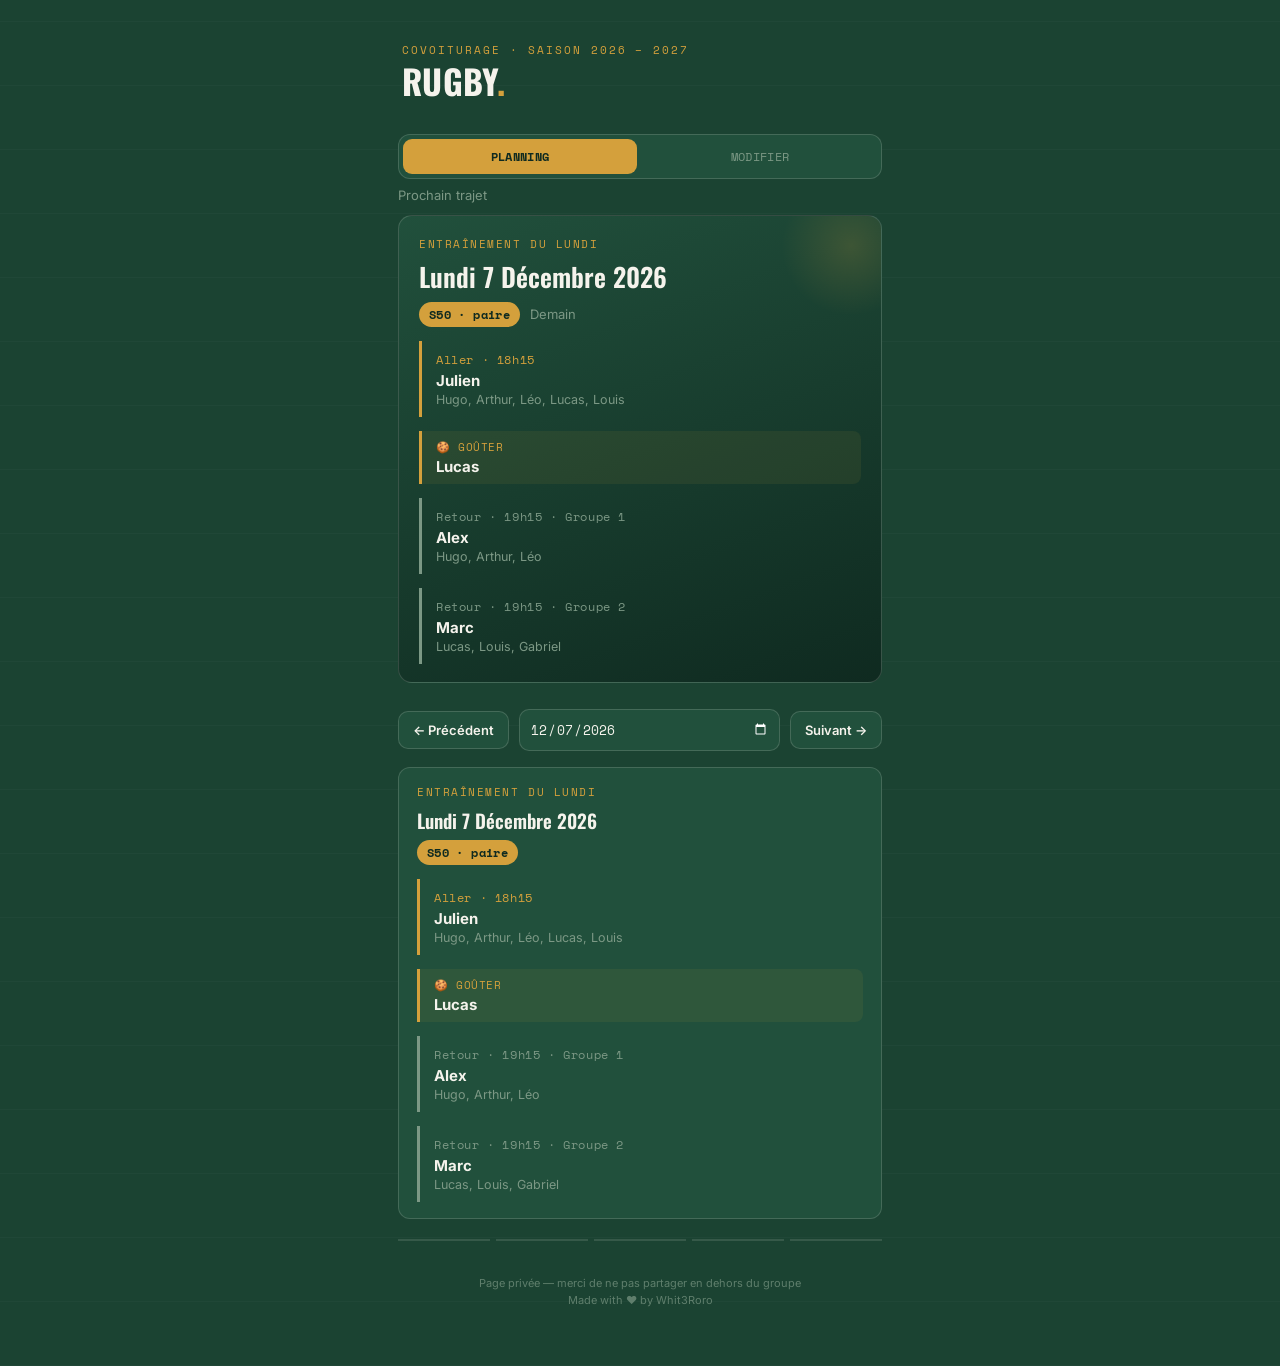
==== index.html @ cdd335e6 "Rename anonymized_index_html.html to index.html" ====
<!DOCTYPE html>
<html lang="fr">
<head>
<meta charset="UTF-8">
<meta name="viewport" content="width=device-width, initial-scale=1.0">
<title>Rugby — Trajets</title>
<link rel="preconnect" href="https://fonts.googleapis.com">
<link href="https://fonts.googleapis.com/css2?family=Oswald:wght@400;500;600;700&family=Space+Mono:wght@400;700&family=Inter:wght@400;500;600;700&display=swap" rel="stylesheet">
<meta name="robots" content="noindex, nofollow">
<link rel="stylesheet" href="style.css">
</head>
<body>
<div class="wrap">
  <header>
    <div class="eyebrow">Covoiturage · Saison 2026 – 2027</div>
    <h1>Rugby<span>.</span></h1>
  </header>

  <nav class="tabs">
    <a href="index.html" class="active">Planning</a>
    <a href="modifier.html">Modifier</a>
  </nav>

  <div class="subtitle">Prochain trajet</div>
  
  <div id="nextTripZone"></div>

  <div class="nav">
    <button id="prevBtn">← Précédent</button>
    <input type="date" id="datePicker">
    <button id="nextBtn">Suivant →</button>
  </div>

  <div id="pickedDayZone"></div>

  <div class="touchline"><span></span><span></span><span></span><span></span><span></span></div>

  <footer>
    Page privée — merci de ne pas partager en dehors du groupe<br>
    Made with ❤️ by Whit3Roro
  </footer>
</div>

<script>
// ---------- Configuration du CSV Google Sheets ----------
const CSV_URL ="https://docs.google.com/spreadsheets/d/e/2PACX-1vRKbj4_2bBJ040blsjqUua-AX7lY3H-3TIX_i88Oxl82RCxivqbz-XaRm2RfYcOSkBb9dIBhWYA9oYV/pub?output=csv";
let overridesMap = {};

// Parser de lignes CSV
function parseCSV(text) {
  const lines = text.trim().split("\n");
  if (lines.length <= 1) return [];
  
  return lines.slice(1).map(line => {
    const regex = /(?:,|\n|^)("(?:(?:"")*[^"]*)*"|[^",\n]*)/g;
    const matches = [];
    let match;
    while ((match = regex.exec(line)) !== null) {
      if (match[1] !== undefined) {
        matches.push(match[1].replace(/^"|"$/g, '').replace(/""/g, '"').trim());
      }
    }
    return {
      date: matches[1] || "",
      trajet: matches[2] || "",
      personne: matches[3] || ""
    };
  });
}

// Normaliser la date au format YYYY-MM-DD depuis le format Jour/Mois/Année (DD/MM/YYYY)
function normalizeDateStr(rawDate) {
  if (!rawDate) return "";
  const clean = rawDate.trim().split(' ')[0];
  if (clean.includes('/')) {
    const parts = clean.split('/');
    if (parts.length === 3) {
      const d = parts[0].padStart(2, '0');
      const m = parts[1].padStart(2, '0');
      const y = parts[2].length === 2 ? '20' + parts[2] : parts[2];
      return `${y}-${m}-${d}`;
    }
  }
  return clean;
}

// Récupération des données publiées depuis le Sheets
async function fetchOverrides() {
  try {
    const response = await fetch(CSV_URL);
    if (!response.ok) return;
    const text = await response.text();
    const records = parseCSV(text);
    
    overridesMap = {};
    records.forEach(r => {
      const normDate = normalizeDateStr(r.date);
      if (normDate && r.trajet && r.personne) {
        const key = `${normDate}_${r.trajet.trim().toLowerCase()}`;
        overridesMap[key] = r.personne.trim();
      }
    });

    renderNextTrip();
    renderPickedDay(currentPicked);
  } catch (err) {
    console.warn("Impossible de charger les modifications CSV :", err);
  }
}

// ---------- Règles du planning ----------
const SEASON_START = new Date(2026, 8, 2);   // 2 septembre 2026
const SEASON_END   = new Date(2027, 5, 30);  // 30 juin 2027

const VACANCES = [
  [new Date(2026,9,17),  new Date(2026,10,1)],  // Toussaint
  [new Date(2026,11,19), new Date(2027,0,3)],   // Noël
  [new Date(2027,1,20),  new Date(2027,2,7)],   // Hiver zone B
  [new Date(2027,3,17),  new Date(2027,4,2)],   // Printemps zone B
];

const JOURS = ["dimanche","lundi","mardi","mercredi","jeudi","vendredi","samedi"];
const MOIS  = ["janvier","février","mars","avril","mai","juin","juillet","août","septembre","octobre","novembre","décembre"];

function stripTime(d){ return new Date(d.getFullYear(), d.getMonth(), d.getDate()); }
function inVacances(d){
  const t = stripTime(d).getTime();
  return VACANCES.some(([a,b]) => t >= stripTime(a).getTime() && t <= stripTime(b).getTime());
}
function isTrainingDay(d){
  const t = stripTime(d).getTime();
  if (t < stripTime(SEASON_START).getTime() || t > stripTime(SEASON_END).getTime()) return false;
  const wd = d.getDay();
  if (wd !== 1 && wd !== 3) return false;
  if (inVacances(d)) return false;
  return true;
}
function isoWeek(d){
  const dt = new Date(Date.UTC(d.getFullYear(), d.getMonth(), d.getDate()));
  const day = (dt.getUTCDay() + 6) % 7;
  dt.setUTCDate(dt.getUTCDate() - day + 3);
  const firstThursday = new Date(Date.UTC(dt.getUTCFullYear(),0,4));
  const diff = (dt - firstThursday) / 86400000;
  return 1 + Math.round(diff/7);
}
function wednesdayIndex(d){
  let idx = 0;
  let cur = new Date(SEASON_START);
  while (cur.getTime() < stripTime(d).getTime()){
    if (cur.getDay() === 3 && !inVacances(cur) && cur >= SEASON_START) idx++;
    cur.setDate(cur.getDate()+1);
  }
  return idx;
}

const ROTATION_MERCREDI = ["Marc", "Sophie", "Camille"];

// Rotation du goûter du lundi (dans l'ordre de passage)
const ROTATION_GOUTER = ["Lucas", "Léo", "Hugo", "Louis", "Arthur"];

// Compte le nombre de lundis d'entraînement écoulés depuis le début de saison (avant d, exclu)
function mondayIndex(d){
  let idx = 0;
  let cur = new Date(SEASON_START);
  while (cur.getTime() < stripTime(d).getTime()){
    if (cur.getDay() === 1 && !inVacances(cur) && cur >= SEASON_START) idx++;
    cur.setDate(cur.getDate()+1);
  }
  return idx;
}

function gouterIndexFor(d){
  return ((mondayIndex(d) - 1) % ROTATION_GOUTER.length + ROTATION_GOUTER.length) % ROTATION_GOUTER.length;
}

function getTripInfo(d){
  if (!isTrainingDay(d)) return null;
  const wd = d.getDay();
  if (wd === 1){
    const week = isoWeek(d);
    const paire = week % 2 === 0;
    return {
      type: "lundi",
      week,
      paire,
      aller: { time:"18h15", driver:"Julien", kids:"Hugo, Arthur, Léo, Lucas, Louis", labelKey:"Lundi aller" },
      retours: [
        { time:"19h15", driver: paire ? "Alex" : "Sophie", kids:"Hugo, Arthur, Léo", label:"Groupe 1", labelKey:"Lundi retour groupe 1" },
        { time:"19h15", driver: paire ? "Marc" : "Camille", kids:"Lucas, Louis, Gabriel", label:"Groupe 2", labelKey:"Lundi retour groupe 2" }
      ],
      gouter: { child: ROTATION_GOUTER[gouterIndexFor(d)], labelKey:"Lundi goûter" }
    };
  } else {
    const idx = wednesdayIndex(d);
    return {
      type: "mercredi",
      week: isoWeek(d),
      aller: { time:"17h15", driver:"Élodie", kids:"Hugo, Lucas, Louis, Gabriel", labelKey:"Mercredi aller" },
      retours: [
        { time:"18h45", driver: ROTATION_MERCREDI[idx % 3], kids:"Hugo, Lucas, Louis, Gabriel", label:null, labelKey:"Mercredi retour" }
      ]
    };
  }
}

function findNextTrainingDay(from){
  let d = stripTime(from);
  for (let i=0; i<21; i++){
    if (isTrainingDay(d)) return d;
    d = new Date(d.getFullYear(), d.getMonth(), d.getDate()+1);
  }
  return null;
}
function findPrevTrainingDay(from){
  let d = stripTime(from);
  for (let i=0; i<21; i++){
    if (isTrainingDay(d)) return d;
    d = new Date(d.getFullYear(), d.getMonth(), d.getDate()-1);
  }
  return null;
}

function fmtLong(d){
  return `${JOURS[d.getDay()]} ${d.getDate()} ${MOIS[d.getMonth()]} ${d.getFullYear()}`;
}
function daysBetween(a,b){
  return Math.round((stripTime(b) - stripTime(a)) / 86400000);
}

function renderTrip(info, container, {compact=false} = {}){
  const dateStr = toInputValue(info.date);
  const label = info.type === "lundi" ? "Entraînement du lundi" : "Entraînement du mercredi";
  
  let html = `<div class="hero-label">${label}</div>`;
  html += `<div class="hero-date">${fmtLong(info.date)}</div>`;
  html += `<div class="badge-row"><span class="week-badge">S${info.week}${info.type==='lundi' ? (info.paire ? ' · paire' : ' · impaire') : ''}</span>`;
  if (!compact) html += `<span class="countdown">${info.countdownText || ''}</span>`;
  html += `</div>`;

  const keyAller = `${dateStr}_${info.aller.labelKey.toLowerCase()}`;
  const driverAller = overridesMap[keyAller] || info.aller.driver;
  const isOverriddenAller = Boolean(overridesMap[keyAller]);

  html += `<div class="trip">
    <div class="trip-time">Aller · ${info.aller.time}</div>
    <div class="trip-title ${isOverriddenAller ? 'has-override' : ''}">
      ${driverAller} ${isOverriddenAller ? '<span class="override-badge">✏️ Modifié</span>' : ''}
    </div>
    <div class="trip-kids">${info.aller.kids}</div>
  </div>`;

  if (info.gouter){
    const keyGouter = `${dateStr}_${info.gouter.labelKey.toLowerCase()}`;
    const childGouter = overridesMap[keyGouter] || info.gouter.child;
    const isOverriddenGouter = Boolean(overridesMap[keyGouter]);

    html += `<div class="snack">
      <div class="snack-label">🍪 Goûter</div>
      <div class="snack-title ${isOverriddenGouter ? 'has-override' : ''}">
        ${childGouter} ${isOverriddenGouter ? '<span class="override-badge">✏️ Modifié</span>' : ''}
      </div>
    </div>`;
  }

  info.retours.forEach(r => {
    const keyRetour = `${dateStr}_${r.labelKey.toLowerCase()}`;
    const driverRetour = overridesMap[keyRetour] || r.driver;
    const isOverriddenRetour = Boolean(overridesMap[keyRetour]);

    html += `<div class="trip retour">
      <div class="trip-time">Retour · ${r.time}${r.label ? ' · '+r.label : ''}</div>
      <div class="trip-title ${isOverriddenRetour ? 'has-override' : ''}">
        ${driverRetour} ${isOverriddenRetour ? '<span class="override-badge">✏️ Modifié</span>' : ''}
      </div>
      <div class="trip-kids">${r.kids}</div>
    </div>`;
  });

  container.innerHTML = html;
}

function renderNextTrip(){
  const zone = document.getElementById('nextTripZone');
  const today = stripTime(new Date());
  const nextDay = findNextTrainingDay(today);
  if (!nextDay){
    zone.innerHTML = `<div class="hero"><div class="hero-label">Prochain entraînement</div><div class="hero-date">Aucun trouvé dans les 3 prochaines semaines</div></div>`;
    return;
  }
  const info = getTripInfo(nextDay);
  info.date = nextDay;
  const delta = daysBetween(today, nextDay);
  info.countdownText = delta === 0 ? "Aujourd'hui" : delta === 1 ? "Demain" : `Dans ${delta} jours`;

  const hero = document.createElement('div');
  hero.className = 'hero';
  zone.innerHTML = '';
  zone.appendChild(hero);
  renderTrip(info, hero);
}

function renderPickedDay(d){
  const zone = document.getElementById('pickedDayZone');
  zone.innerHTML = '';
  if (!isTrainingDay(d)){
    const wd = d.getDay();
    let reason = "Pas d'entraînement ce jour (ni lundi ni mercredi).";
    if ((wd===1 || wd===3) && inVacances(d)) reason = "Vacances scolaires — pas d'entraînement.";
    if (stripTime(d) < stripTime(SEASON_START)) reason = "Avant le début de saison.";
    if (stripTime(d) > stripTime(SEASON_END)) reason = "Après la fin de saison.";
    zone.innerHTML = `<div class="card"><div class="no-training"><span class="dot"></span>${reason}</div></div>`;
    return;
  }
  const info = getTripInfo(d);
  info.date = d;
  const card = document.createElement('div');
  card.className = 'card';
  zone.appendChild(card);
  renderTrip(info, card, {compact:true});
}

// ---------- Interactions ----------
const picker = document.getElementById('datePicker');
let currentPicked = findNextTrainingDay(new Date()) || new Date(SEASON_START);

function toInputValue(d){
  const yyyy = d.getFullYear();
  const mm = String(d.getMonth()+1).padStart(2,'0');
  const dd = String(d.getDate()).padStart(2,'0');
  return `${yyyy}-${mm}-${dd}`;
}

function setPicked(d){
  currentPicked = stripTime(d);
  picker.value = toInputValue(currentPicked);
  renderPickedDay(currentPicked);
}

document.getElementById('prevBtn').addEventListener('click', () => {
  const p = new Date(currentPicked.getFullYear(), currentPicked.getMonth(), currentPicked.getDate()-1);
  setPicked(findPrevTrainingDay(p) || p);
});
document.getElementById('nextBtn').addEventListener('click', () => {
  const n = new Date(currentPicked.getFullYear(), currentPicked.getMonth(), currentPicked.getDate()+1);
  setPicked(findNextTrainingDay(n) || n);
});
picker.addEventListener('change', () => {
  const parts = picker.value.split('-').map(Number);
  if (parts.length === 3) setPicked(new Date(parts[0], parts[1]-1, parts[2]));
});

// Initialisation
renderNextTrip();
setPicked(currentPicked);
fetchOverrides();
</script>
<script defer src="/_vercel/insights/script.js"></script>
</body>
</html>
---- style.css ----
:root{
  --pitch:#1B4332;
  --pitch-deep:#0F2A20;
  --chalk:#F5F3EC;
  --ink:#161A16;
  --ochre:#D4A03C;
  --sage:#7C9885;
  --line: rgba(245,243,236,0.16);
  --card: #21503C;
}

*{box-sizing:border-box; -webkit-tap-highlight-color: transparent;}
html,body{margin:0;padding:0;}
body{
  background:var(--pitch);
  background-image:
    repeating-linear-gradient(0deg, rgba(255,255,255,0.025) 0px, rgba(255,255,255,0.025) 1px, transparent 1px, transparent 64px);
  color:var(--chalk);
  font-family:'Inter', sans-serif;
  min-height:100vh;
  padding-bottom:48px;
}
.wrap{max-width:520px; margin:0 auto; padding:20px 18px 8px;}

/* Header */
header{padding:22px 4px 18px; position:relative;}
.eyebrow{
  font-family:'Space Mono', monospace;
  font-size:11px;
  letter-spacing:0.18em;
  text-transform:uppercase;
  color:var(--ochre);
  margin-bottom:6px;
}
h1{
  font-family:'Oswald', sans-serif;
  font-weight:700;
  font-size:34px;
  letter-spacing:0.01em;
  text-transform:uppercase;
  margin:0;
  line-height:1;
}
h1 span{color:var(--ochre);}
.subtitle{
  color:var(--sage); 
  font-size:13px; 
  margin-top:8px;
  margin-bottom:12px;
}

/* Nav */
nav.tabs{
  display:flex; gap:6px; margin:18px 0 4px;
  background:var(--card); border:1px solid var(--line);
  border-radius:12px; padding:4px;
}
nav.tabs a{
  flex:1; text-align:center;
  font-family:'Space Mono', monospace;
  font-size:11.5px; letter-spacing:0.03em; text-transform:uppercase;
  color:var(--sage); text-decoration:none;
  padding:9px 4px; border-radius:9px;
}
nav.tabs a.active{
  background:var(--ochre); color:var(--pitch-deep); font-weight:700;
}

/* touchline divider */
.touchline{
  display:flex; gap:6px; margin:20px 0;
  opacity:0.5;
}
.touchline span{flex:1; height:2px; background:var(--chalk); opacity:0.25;}

/* Next match hero */
.hero{
  background: linear-gradient(160deg, var(--card), var(--pitch-deep));
  border:1px solid var(--line);
  border-radius:14px;
  padding:20px 20px 18px;
  position:relative;
  overflow:hidden;
}
.hero::before{
  content:"";
  position:absolute; top:-40px; right:-40px;
  width:140px; height:140px; border-radius:50%;
  background: radial-gradient(circle, rgba(212,160,60,0.18), transparent 70%);
}
.hero-label{
  font-family:'Space Mono', monospace;
  font-size:11px; letter-spacing:0.14em; text-transform:uppercase;
  color:var(--ochre); margin-bottom:10px;
}
.hero-date{
  font-family:'Oswald', sans-serif;
  font-size:26px; font-weight:600; text-transform:capitalize;
  line-height:1.15;
}
.badge-row{display:flex; align-items:center; gap:10px; margin-top:10px;}
.week-badge{
  font-family:'Space Mono', monospace;
  font-size:12px; font-weight:700;
  background:var(--ochre); color:var(--pitch-deep);
  border-radius:999px; padding:4px 10px;
  letter-spacing:0.03em;
}
.countdown{font-size:13px; color:var(--sage);}

/* Cartes de trajet */

.trip {
  margin-top: 14px;
  border-left: 3px solid var(--ochre);
  padding: 10px 0 10px 14px;
  position: relative;
}

.trip-time {
  font-family: 'Space Mono', monospace;
  font-size: 12px;
  color: var(--ochre);
  letter-spacing: 0.05em;
}

/* Style spécifique pour TOUS les retours (barre et heure en sauge) */
.trip.retour {
  border-left-color: var(--sage);
}
.trip.retour .trip-time {
  color: var(--sage);
}

.trip-title { font-size: 15px; font-weight: 700; margin: 3px 0 2px; }
.trip-kids { font-size: 12.5px; color: var(--sage); margin-top: 2px; }

/* Badges d'override (modification) */
.trip-title.has-override {
  color: #FFF;
}
.override-badge {
  display: inline-block;
  font-family: 'Space Mono', monospace;
  font-size: 10px;
  font-weight: 700;
  background: rgba(212, 160, 60, 0.2);
  color: var(--ochre);
  border: 1px solid var(--ochre);
  border-radius: 4px;
  padding: 2px 6px;
  margin-left: 8px;
  vertical-align: middle;
  text-transform: uppercase;
}

/* nav / date picker */
.nav{
  display:flex; align-items:center; justify-content:space-between;
  margin-top:26px; 
  margin-bottom:16px;
  gap:10px;
}
.nav button{
  background:var(--card); border:1px solid var(--line); color:var(--chalk);
  border-radius:10px; padding:10px 14px; font-family:'Inter';
  font-size:13px; font-weight:600; cursor:pointer;
}
.nav button:active{background:var(--pitch-deep);}
input[type=date]{
  background:var(--card); border:1px solid var(--line); color:var(--chalk);
  border-radius:10px; padding:9px 10px; font-family:'Space Mono', monospace; font-size:13px;
  flex:1;
  color-scheme: dark;
}

/* Bloc Goûter harmonisé */
.snack {
  margin-top: 14px;
  border-left: 3px solid var(--ochre);
  background: rgba(212, 160, 60, 0.08);
  border-radius: 0 8px 8px 0;
  padding: 8px 12px 8px 14px;
}

.snack-label {
  font-family: 'Space Mono', monospace;
  font-size: 11px;
  color: var(--ochre);
  letter-spacing: 0.05em;
  text-transform: uppercase;
}

.snack-title {
  font-size: 15px;
  font-weight: 700;
  margin-top: 2px;
}

/* Section & Cards */
.section-title{
  font-family:'Oswald', sans-serif;
  text-transform:uppercase; letter-spacing:0.05em;
  font-size:13px; color:var(--sage); margin:26px 0 10px 4px;
}
.card{
  background:var(--card);
  border:1px solid var(--line);
  border-radius:12px;
  padding:16px 18px;
  margin-bottom:12px;
}
.card .hero-date{font-size:19px;}
.card .badge-row{margin-top:8px;}
.no-training{
  display:flex; align-items:center; gap:10px;
  color:var(--sage); font-size:13px; padding:4px 0;
}
.no-training .dot{width:6px;height:6px;border-radius:50%;background:var(--sage);}

footer{
  text-align:center; color:var(--sage); font-size:11px;
  margin-top:34px; opacity:0.7; line-height:1.6;
}
footer a{color:var(--ochre); text-decoration:none;}

@media (prefers-reduced-motion: no-preference){
  .hero, .card{ animation: rise 0.35s ease-out; }
  @keyframes rise{ from{opacity:0; transform:translateY(6px);} to{opacity:1; transform:translateY(0);} }
}
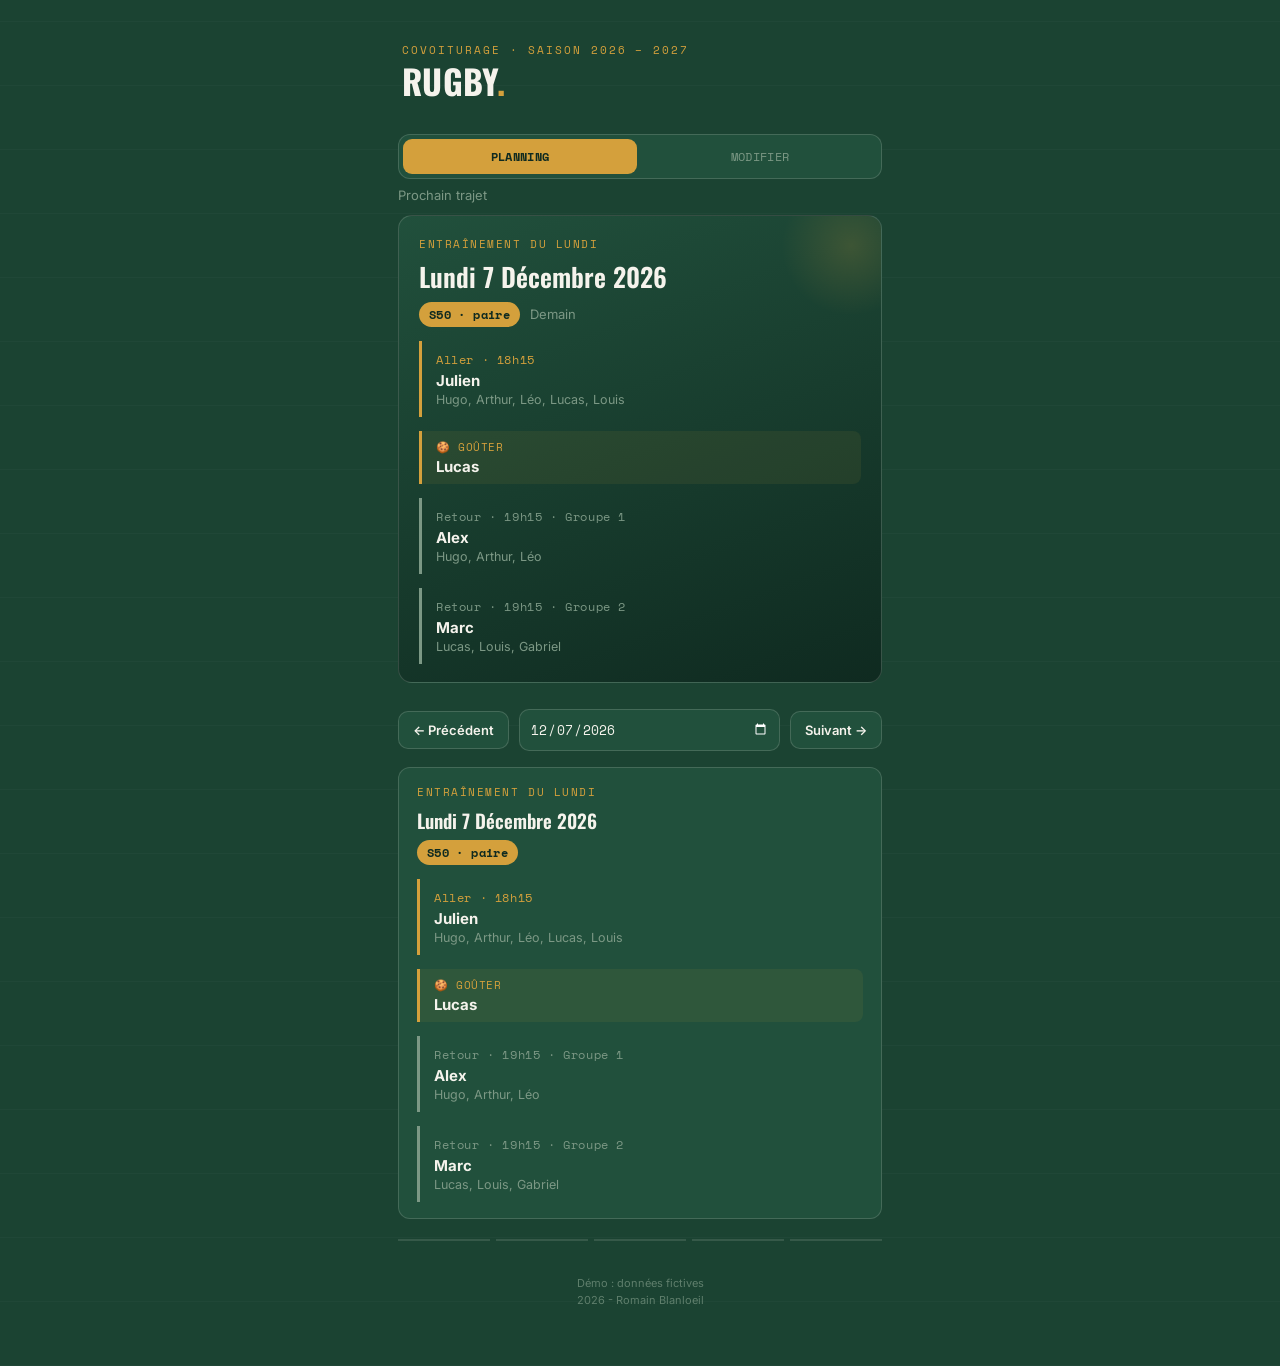
==== commit c0d9e58d: "Update footer content in index.html" ====
--- a/index.html
+++ b/index.html
@@ -36,8 +36,8 @@
   <div class="touchline"><span></span><span></span><span></span><span></span><span></span></div>
 
   <footer>
-    Page privée — merci de ne pas partager en dehors du groupe<br>
-    Made with ❤️ by Whit3Roro
+    Démo : données fictives<br>
+    2026 - Romain Blanloeil
   </footer>
 </div>
 
@@ -355,5 +355,11 @@
 fetchOverrides();
 </script>
 <script defer src="/_vercel/insights/script.js"></script>
+
+<script>
+  window.va = window.va || function () { (window.va.q = window.va.q || []).push(arguments); };
+</script>
+<script defer src="/_vercel/insights/script.js"></script>
+  
 </body>
 </html>
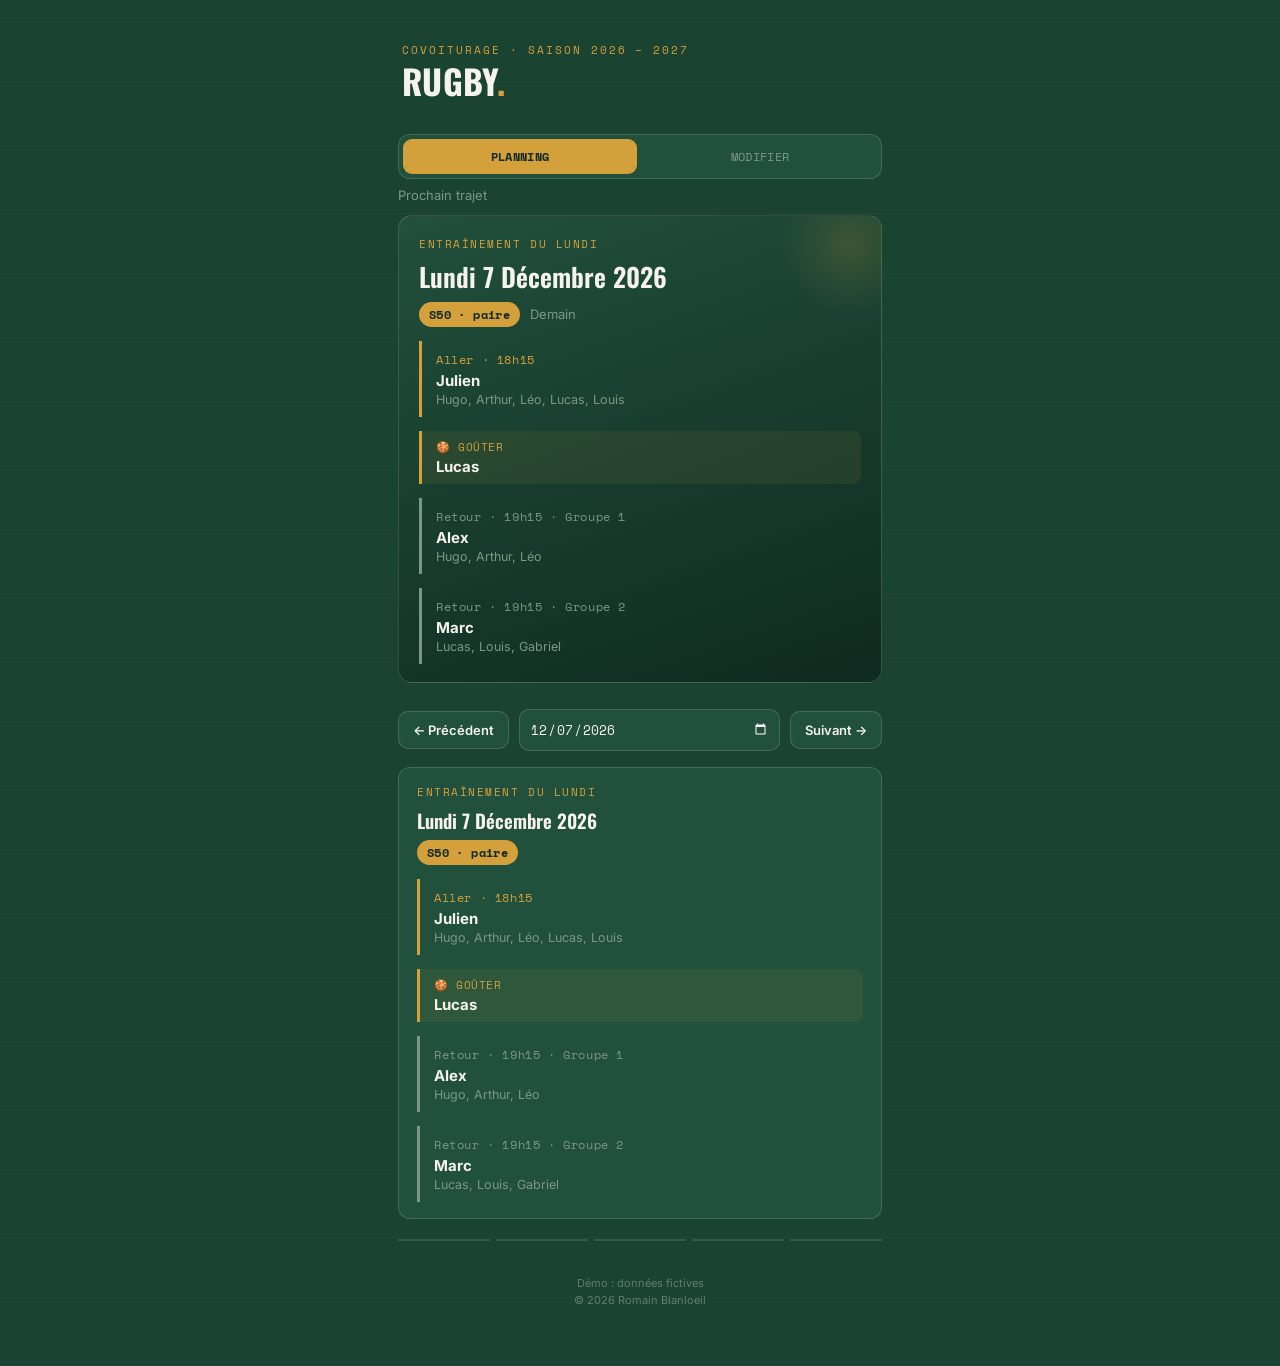
==== commit de8c4d36: "Update footer text to include copyright symbol" ====
--- a/index.html
+++ b/index.html
@@ -37,7 +37,7 @@
 
   <footer>
     Démo : données fictives<br>
-    2026 - Romain Blanloeil
+    © 2026 Romain Blanloeil
   </footer>
 </div>
 
